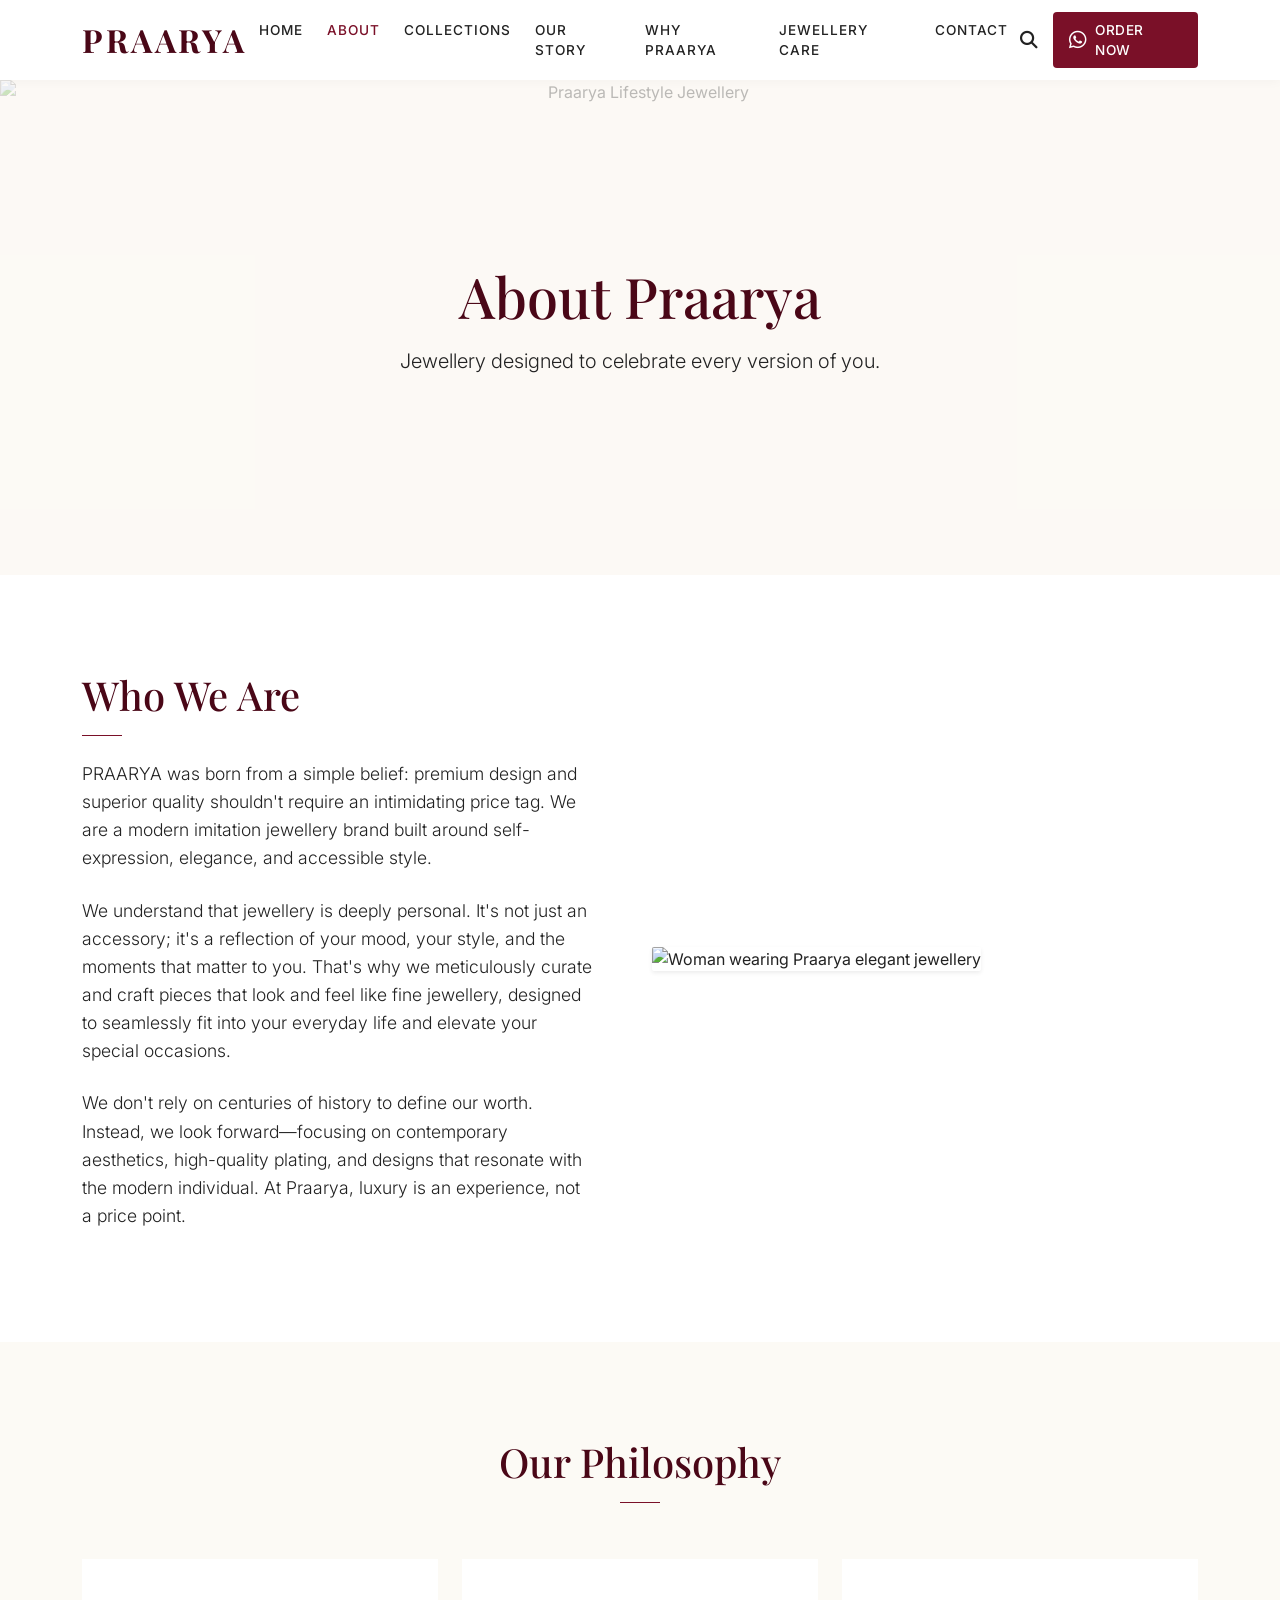
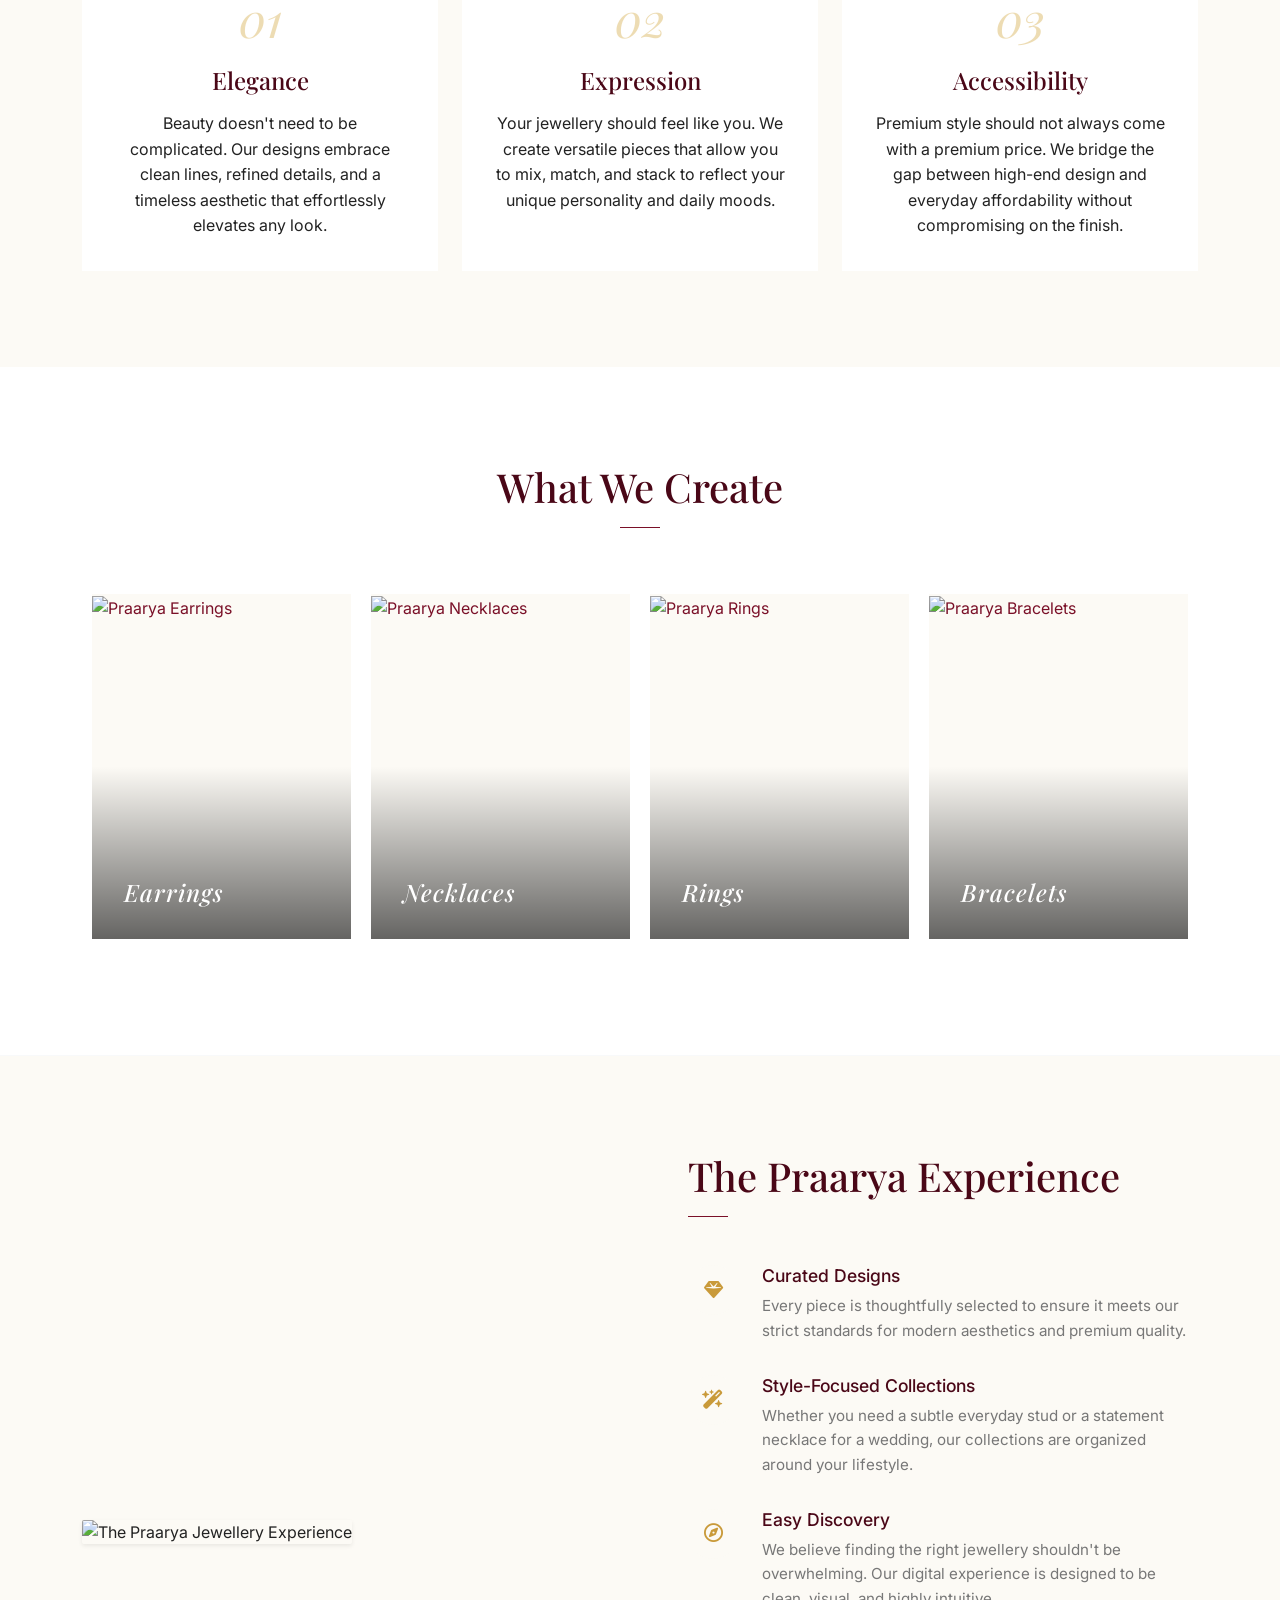
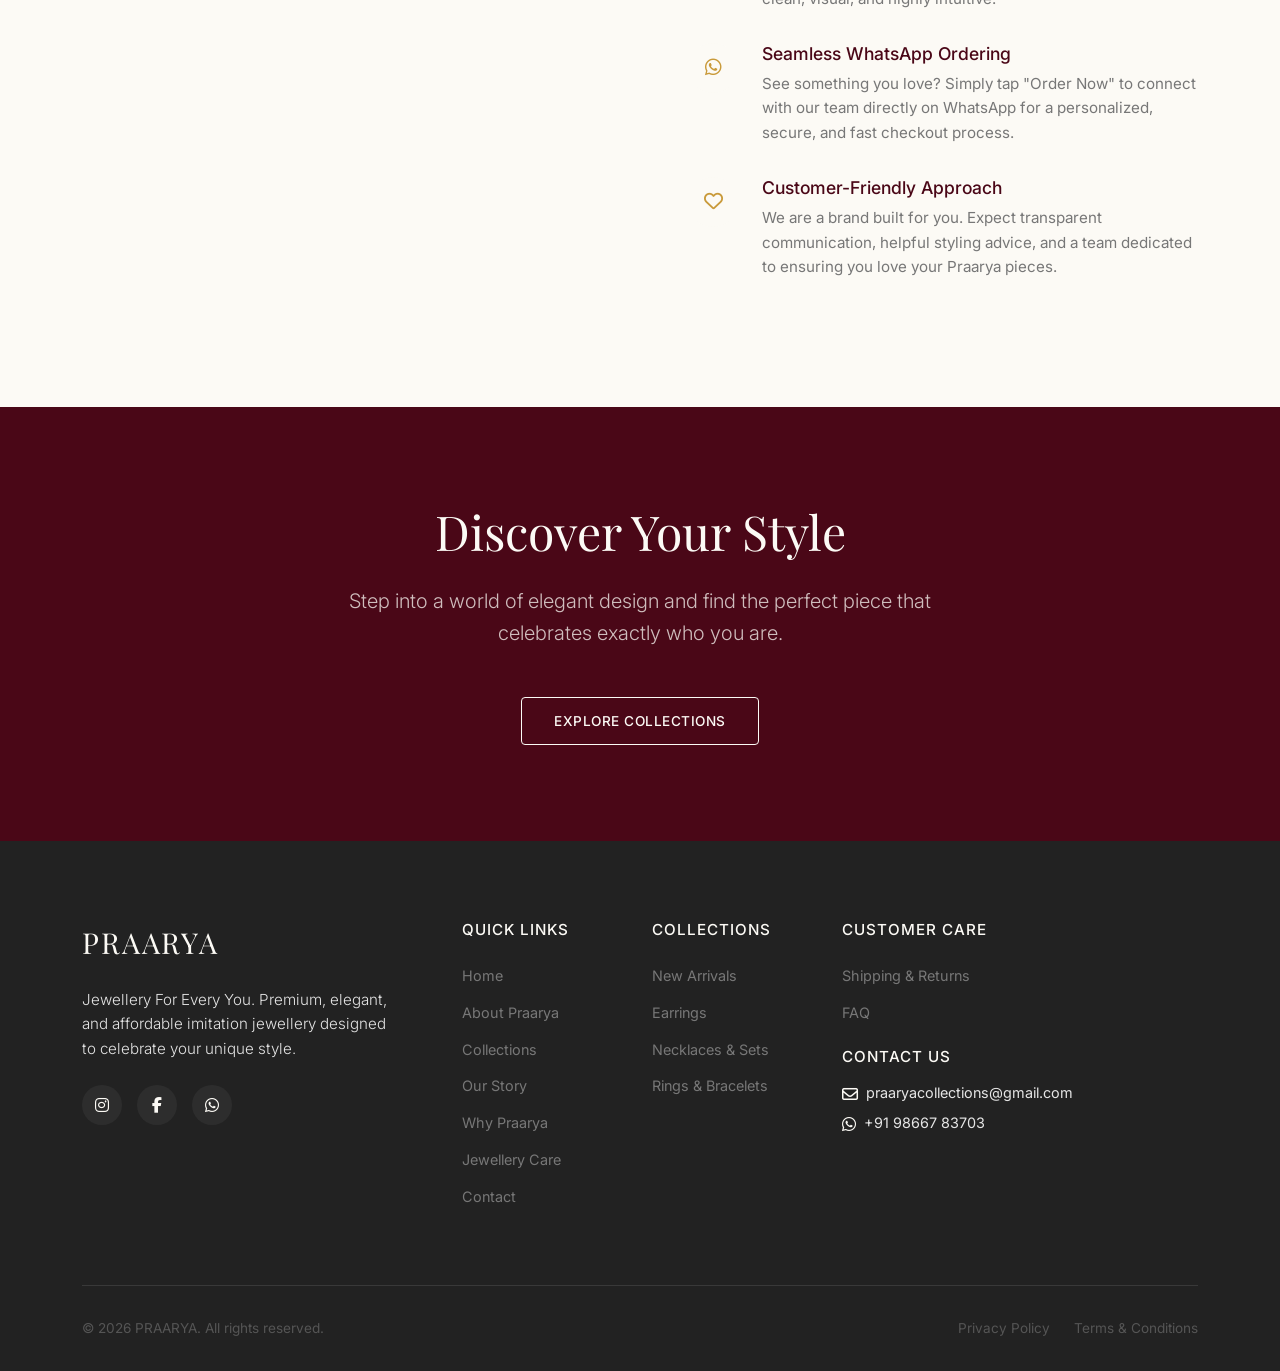
==== about.html @ 1dbdd123 "Add files via upload" ====
<!DOCTYPE html>
<html lang="en">
<head>
    <meta charset="UTF-8">
    <meta name="viewport" content="width=device-width, initial-scale=1.0">
    <title>About Us | PRAARYA | Jewellery For Every You</title>
    <meta name="description" content="Learn about Praarya. We are a modern imitation jewellery brand focused on accessible elegance and personal expression. Discover your style.">
    
    <!-- Google Fonts: Playfair Display (Serif) & Inter (Sans-serif) -->
    <link rel="preconnect" href="https://fonts.googleapis.com">
    <link rel="preconnect" href="https://fonts.gstatic.com" crossorigin>
    <link href="https://fonts.googleapis.com/css2?family=Inter:wght@300;400;500;600&family=Playfair+Display:ital,wght@0,400;0,500;0,600;0,700;1,400&display=swap" rel="stylesheet">
    
    <!-- FontAwesome for Icons -->
    <link rel="stylesheet" href="https://cdnjs.cloudflare.com/ajax/libs/font-awesome/6.4.0/css/all.min.css">
    
    <!-- Bootstrap 5.3 CSS -->
    <link href="https://cdn.jsdelivr.net/npm/bootstrap@5.3.2/dist/css/bootstrap.min.css" rel="stylesheet">

    <style>
        :root {
            /* Brand Colors */
            --pr-burgundy: #7A1028;
            --pr-burgundy-dark: #4A0717;
            --pr-gold: #C99A3A;
            --pr-gold-soft: #DDBB6A;
            --pr-ivory: #FCFAF5;
            --pr-white: #FFFFFF;
            --pr-charcoal: #222222;
            --pr-gray: #777777;
            --pr-gray-light: #E5E5E5;

            /* Typography */
            --font-heading: 'Playfair Display', serif;
            --font-body: 'Inter', sans-serif;
            
            /* UI Elements */
            --border-radius: 4px;
            --transition-smooth: all 0.3s cubic-bezier(0.25, 0.8, 0.25, 1);
            
            /* Layout */
            --header-height: 80px;
        }

        body {
            font-family: var(--font-body);
            color: var(--pr-charcoal);
            background-color: var(--pr-white);
            -webkit-font-smoothing: antialiased;
            -moz-osx-font-smoothing: grayscale;
            overflow-x: hidden;
        }

        h1, h2, h3, h4, h5, h6, .font-heading {
            font-family: var(--font-heading);
            color: var(--pr-burgundy-dark);
        }

        p {
            line-height: 1.6;
        }

        a {
            color: var(--pr-burgundy);
            text-decoration: none;
            transition: var(--transition-smooth);
        }

        a:hover {
            color: var(--pr-gold);
        }

        /* Typography Utilities */
        .text-burgundy { color: var(--pr-burgundy) !important; }
        .text-burgundy-dark { color: var(--pr-burgundy-dark) !important; }
        .text-gold { color: var(--pr-gold) !important; }
        .text-charcoal { color: var(--pr-charcoal) !important; }
        .text-ivory { color: var(--pr-ivory) !important; }
        .bg-burgundy { background-color: var(--pr-burgundy) !important; }
        .bg-burgundy-dark { background-color: var(--pr-burgundy-dark) !important; }
        .bg-ivory { background-color: var(--pr-ivory) !important; }

        /* Custom Buttons */
        .btn-brand-primary, .btn-brand-outline, .btn-brand-outline-light {
            font-family: var(--font-body);
            font-weight: 500;
            letter-spacing: 0.5px;
            text-transform: uppercase;
            font-size: 0.85rem;
            padding: 0.8rem 2rem;
            border-radius: var(--border-radius);
            transition: var(--transition-smooth);
            display: inline-flex;
            align-items: center;
            justify-content: center;
        }

        .btn-brand-primary {
            background-color: var(--pr-burgundy);
            color: var(--pr-white);
            border: 1px solid var(--pr-burgundy);
        }

        .btn-brand-primary:hover {
            background-color: var(--pr-burgundy-dark);
            border-color: var(--pr-burgundy-dark);
            color: var(--pr-white);
        }

        .btn-brand-outline {
            background-color: transparent;
            color: var(--pr-burgundy);
            border: 1px solid var(--pr-burgundy);
        }

        .btn-brand-outline:hover {
            background-color: var(--pr-burgundy);
            color: var(--pr-white);
        }

        .btn-brand-outline-light {
            background-color: transparent;
            color: var(--pr-ivory);
            border: 1px solid var(--pr-ivory);
        }

        .btn-brand-outline-light:hover {
            background-color: var(--pr-ivory);
            color: var(--pr-burgundy-dark);
        }

        .btn-whatsapp-order {
            background-color: #25D366; /* WhatsApp Green */
            color: white;
            border: none;
            font-weight: 500;
            border-radius: var(--border-radius);
            padding: 0.6rem 1rem;
            font-size: 0.9rem;
            display: flex;
            align-items: center;
            justify-content: center;
            gap: 8px;
            width: 100%;
            transition: var(--transition-smooth);
        }

        .btn-whatsapp-order:hover {
            background-color: #128C7E;
            color: white;
        }

        /* Section Spacing - Premium Whitespace */
        .section-padding {
            padding: 6rem 0;
        }
        @media (max-width: 768px) {
            .section-padding { padding: 4rem 0; }
        }
        
        .section-heading-wrapper {
            margin-bottom: 3.5rem;
        }
        @media (max-width: 768px) {
            .section-heading-wrapper { margin-bottom: 2.5rem; }
        }
        
        .section-heading {
            font-size: 2.5rem;
            margin-bottom: 1rem;
        }
        @media (max-width: 768px) {
            .section-heading { font-size: 2rem; }
        }

        /* Header / Navbar */
        .navbar {
            background-color: var(--pr-white);
            box-shadow: 0 2px 10px rgba(0,0,0,0.03);
            padding: 0.5rem 0;
            transition: var(--transition-smooth);
            height: var(--header-height);
        }
        
        .navbar.scrolled {
            box-shadow: 0 4px 20px rgba(0,0,0,0.08);
        }

        .navbar-brand-logo {
            font-family: var(--font-heading);
            font-size: 2rem;
            font-weight: 700;
            color: var(--pr-burgundy-dark);
            letter-spacing: 3px;
            text-transform: uppercase;
            line-height: 1;
        }
        
        @media (max-width: 991px) {
            .navbar-brand-logo {
                font-size: 1.5rem;
                position: absolute;
                left: 50%;
                transform: translateX(-50%);
            }
        }

        .navbar-nav .nav-link {
            color: var(--pr-charcoal);
            font-weight: 500;
            font-size: 0.85rem;
            text-transform: uppercase;
            letter-spacing: 1px;
            margin: 0 12px;
            position: relative;
            padding: 0.5rem 0 !important;
        }

        .navbar-nav .nav-link:hover, .navbar-nav .nav-link.active {
            color: var(--pr-burgundy);
        }

        .header-actions {
            display: flex;
            align-items: center;
            gap: 15px;
        }

        .header-actions .icon-btn {
            background: none;
            border: none;
            color: var(--pr-charcoal);
            font-size: 1.1rem;
            transition: var(--transition-smooth);
            padding: 0;
        }

        .header-whatsapp-btn {
            display: none;
        }
        
        @media (min-width: 992px) {
            .header-whatsapp-btn {
                display: flex;
                align-items: center;
                gap: 8px;
                background-color: var(--pr-burgundy);
                color: white;
                padding: 8px 16px;
                border-radius: var(--border-radius);
                font-size: 0.85rem;
                font-weight: 500;
                text-transform: uppercase;
                letter-spacing: 0.5px;
            }
            .header-whatsapp-btn:hover { background-color: var(--pr-burgundy-dark); color: white; }
        }

        /* Mobile Offcanvas */
        .offcanvas-start { width: 320px; }
        .offcanvas-header { padding: 1.5rem; }
        .offcanvas-title { font-size: 1.5rem; letter-spacing: 2px; }
        .offcanvas-body .nav-link {
            padding: 1rem 0;
            font-size: 1rem;
            border-bottom: 1px solid var(--pr-gray-light);
            margin: 0;
        }

        /* Minimal Hero */
        .about-hero {
            position: relative;
            height: 55vh;
            min-height: 400px;
            background-color: var(--pr-ivory);
            display: flex;
            align-items: center;
            justify-content: center;
            text-align: center;
            margin-top: var(--header-height);
            overflow: hidden;
        }

        .about-hero-bg {
            position: absolute;
            top: 0;
            left: 0;
            width: 100%;
            height: 100%;
            object-fit: cover;
            object-position: center 30%;
            z-index: 1;
        }

        .about-hero-overlay {
            position: absolute;
            inset: 0;
            background: rgba(252, 250, 245, 0.7);
            z-index: 2;
        }

        .about-hero-content {
            position: relative;
            z-index: 3;
            max-width: 800px;
            padding: 0 20px;
        }

        .about-hero-title {
            font-size: 3.5rem;
            color: var(--pr-burgundy-dark);
            margin-bottom: 1rem;
        }

        .about-hero-subtitle {
            font-size: 1.25rem;
            color: var(--pr-charcoal);
            font-weight: 300;
        }

        @media (max-width: 768px) {
            .about-hero { height: 45vh; }
            .about-hero-title { font-size: 2.5rem; }
            .about-hero-subtitle { font-size: 1.1rem; }
        }

        /* Who We Are Section */
        .who-we-are-img {
            width: 100%;
            height: 100%;
            object-fit: cover;
            border-radius: 2px;
            aspect-ratio: 4/5;
        }

        .editorial-text {
            font-size: 1.1rem;
            line-height: 1.8;
            color: var(--pr-charcoal);
            font-weight: 300;
        }

        /* Our Philosophy Section */
        .philosophy-card {
            padding: 2rem;
            height: 100%;
            background-color: var(--pr-white);
            transition: var(--transition-smooth);
            border-top: 3px solid transparent;
        }

        .philosophy-card:hover {
            box-shadow: 0 10px 30px rgba(0,0,0,0.05);
            border-top-color: var(--pr-burgundy);
            transform: translateY(-5px);
        }

        .philosophy-number {
            font-family: var(--font-heading);
            font-size: 3rem;
            color: var(--pr-gold-soft);
            opacity: 0.5;
            line-height: 1;
            margin-bottom: 1.5rem;
            font-style: italic;
        }

        .philosophy-title {
            font-family: var(--font-heading);
            font-size: 1.5rem;
            color: var(--pr-burgundy-dark);
            margin-bottom: 1rem;
        }

        /* What We Create */
        .category-grid-item {
            position: relative;
            overflow: hidden;
            display: block;
            aspect-ratio: 3/4;
            background-color: var(--pr-ivory);
        }
        
        .category-grid-item img {
            width: 100%;
            height: 100%;
            object-fit: cover;
            transition: transform 0.8s ease;
        }

        .category-grid-item:hover img {
            transform: scale(1.05);
        }

        .category-grid-overlay {
            position: absolute;
            inset: 0;
            background: linear-gradient(to top, rgba(0,0,0,0.6) 0%, transparent 50%);
            display: flex;
            align-items: flex-end;
            padding: 2rem;
        }

        .category-grid-title {
            color: var(--pr-white);
            font-family: var(--font-heading);
            font-size: 1.5rem;
            margin: 0;
            font-style: italic;
            letter-spacing: 1px;
        }
        
        /* Mobile Horizontal Scroll for Categories */
        .scrolling-wrapper {
            display: flex;
            flex-wrap: nowrap;
            overflow-x: auto;
            -webkit-overflow-scrolling: touch;
            scrollbar-width: none; 
            padding-bottom: 10px;
            scroll-snap-type: x mandatory;
        }
        
        .scrolling-wrapper::-webkit-scrollbar { display: none; }
        
        @media (min-width: 768px) {
            .scrolling-wrapper {
                flex-wrap: wrap;
                overflow-x: visible;
                scroll-snap-type: none;
            }
        }
        
        .scroll-item {
            scroll-snap-align: start;
            flex: 0 0 75%;
            padding-right: 15px;
        }
        
        @media (min-width: 768px) {
            .scroll-item {
                flex: 0 0 50%;
                padding-right: 0;
                padding: 10px;
            }
        }
        @media (min-width: 992px) {
            .scroll-item { flex: 0 0 25%; }
        }

        /* Praarya Experience */
        .experience-list {
            list-style: none;
            padding: 0;
            margin: 0;
        }

        .experience-item {
            display: flex;
            align-items: flex-start;
            margin-bottom: 2rem;
        }

        .experience-icon {
            width: 50px;
            height: 50px;
            background-color: var(--pr-ivory);
            border-radius: 50%;
            display: flex;
            align-items: center;
            justify-content: center;
            color: var(--pr-gold);
            font-size: 1.2rem;
            flex-shrink: 0;
            margin-right: 1.5rem;
        }

        .experience-content h4 {
            font-size: 1.1rem;
            margin-bottom: 0.5rem;
            color: var(--pr-burgundy-dark);
            font-family: var(--font-body);
            font-weight: 500;
        }

        .experience-content p {
            font-size: 0.95rem;
            color: var(--pr-gray);
            margin: 0;
        }

        /* Final CTA */
        .final-cta {
            background-color: var(--pr-burgundy-dark);
            color: var(--pr-ivory);
            text-align: center;
        }

        .footer {
            background-color: var(--pr-charcoal);
            color: var(--pr-gray-light);
            padding: 5rem 0 2rem 0;
        }

        .footer-logo {
            font-family: var(--font-heading);
            color: var(--pr-ivory);
            font-size: 1.8rem;
            letter-spacing: 2px;
            margin-bottom: 1.5rem;
            display: inline-block;
            text-decoration: none;
        }
        
        .footer-logo:hover { color: var(--pr-gold); }

        .footer-heading {
            color: var(--pr-ivory);
            font-family: var(--font-body);
            font-size: 0.95rem;
            text-transform: uppercase;
            letter-spacing: 1px;
            margin-bottom: 1.5rem;
            font-weight: 500;
        }

        .footer-links {
            list-style: none;
            padding: 0;
            margin: 0;
        }

        .footer-links li { margin-bottom: 0.8rem; }
        .footer-links a {
            color: var(--pr-gray);
            font-size: 0.9rem;
            transition: var(--transition-smooth);
        }
        .footer-links a:hover { color: var(--pr-ivory); }

        .social-icons {
            display: flex;
            gap: 15px;
            margin-top: 1.5rem;
        }

        .social-icons a {
            display: flex;
            align-items: center;
            justify-content: center;
            width: 40px;
            height: 40px;
            border-radius: 50%;
            background-color: rgba(255,255,255,0.05);
            color: var(--pr-ivory);
            transition: var(--transition-smooth);
        }

        .social-icons a:hover {
            background-color: var(--pr-burgundy);
            color: var(--pr-white);
            transform: translateY(-3px);
        }

        .footer-bottom {
            border-top: 1px solid rgba(255,255,255,0.1);
            margin-top: 4rem;
            padding-top: 2rem;
            font-size: 0.85rem;
            color: #555;
        }
        
        .footer-bottom a { color: #555; }
        .footer-bottom a:hover { color: var(--pr-ivory); }
    </style>
</head>
<body>

    <!-- Main Navigation -->
    <nav class="navbar navbar-expand-lg fixed-top" id="mainNav">
        <div class="container">
            <!-- Mobile Menu Toggle -->
            <button class="navbar-toggler border-0 px-0 d-lg-none" type="button" data-bs-toggle="offcanvas" data-bs-target="#offcanvasNavbar" aria-controls="offcanvasNavbar">
                <i class="fa-solid fa-bars fs-3 text-charcoal"></i>
            </button>

            <!-- Brand Logo -->
            <a class="navbar-brand navbar-brand-logo mx-auto mx-lg-0" href="index.html">
                PRAARYA
            </a>

            <!-- Desktop Menu -->
            <div class="collapse navbar-collapse justify-content-center d-none d-lg-flex">
                <ul class="navbar-nav">
                    <li class="nav-item"><a class="nav-link" href="index.html">Home</a></li>
                    <li class="nav-item"><a class="nav-link active" href="about.html">About</a></li>
                    <li class="nav-item"><a class="nav-link" href="collections.html">Collections</a></li>
                    <li class="nav-item"><a class="nav-link" href="story.html">Our Story</a></li>
                    <li class="nav-item"><a class="nav-link" href="why.html">Why Praarya</a></li>
                    <li class="nav-item"><a class="nav-link" href="care.html">Jewellery Care</a></li>
                    <li class="nav-item"><a class="nav-link" href="contact.html">Contact</a></li>
                </ul>
            </div>

            <!-- Header Actions -->
            <div class="header-actions">
                <button class="icon-btn" aria-label="Search"><i class="fa-solid fa-magnifying-glass"></i></button>
                <a href="https://wa.me/919866783703" class="header-whatsapp-btn" target="_blank">
                    <i class="fa-brands fa-whatsapp fs-5"></i>
                    <span>Order Now</span>
                </a>
            </div>
        </div>
    </nav>

    <!-- Mobile Offcanvas Menu -->
    <div class="offcanvas offcanvas-start" tabindex="-1" id="offcanvasNavbar" aria-labelledby="offcanvasNavbarLabel">
        <div class="offcanvas-header border-bottom">
            <h5 class="offcanvas-title font-heading text-burgundy-dark" id="offcanvasNavbarLabel">PRAARYA</h5>
            <button type="button" class="btn-close" data-bs-dismiss="offcanvas" aria-label="Close"></button>
        </div>
        <div class="offcanvas-body px-0 py-2">
            <ul class="navbar-nav w-100 px-4">
                <li class="nav-item"><a class="nav-link" href="index.html">Home</a></li>
                <li class="nav-item"><a class="nav-link active" href="about.html">About</a></li>
                <li class="nav-item"><a class="nav-link" href="collections.html">Collections</a></li>
                <li class="nav-item"><a class="nav-link" href="story.html">Our Story</a></li>
                <li class="nav-item"><a class="nav-link" href="why.html">Why Praarya</a></li>
                <li class="nav-item"><a class="nav-link" href="care.html">Jewellery Care</a></li>
                <li class="nav-item"><a class="nav-link" href="contact.html">Contact</a></li>
            </ul>
            <div class="px-4 mt-4">
                <a href="https://wa.me/919866783703" class="btn btn-whatsapp-order py-3 w-100" target="_blank">
                    <i class="fa-brands fa-whatsapp fs-5"></i> Chat on WhatsApp
                </a>
            </div>
        </div>
    </div>

    <!-- About Hero Section -->
    <section class="about-hero">
        <img src="https://images.unsplash.com/photo-1599643478524-fb524fa0a897?q=80&w=2000&auto=format&fit=crop" alt="Praarya Lifestyle Jewellery" class="about-hero-bg">
        <div class="about-hero-overlay"></div>
        <div class="about-hero-content">
            <h1 class="about-hero-title">About Praarya</h1>
            <p class="about-hero-subtitle">Jewellery designed to celebrate every version of you.</p>
        </div>
    </section>

    <!-- Who We Are -->
    <section class="section-padding">
        <div class="container">
            <div class="row align-items-center gy-5">
                <div class="col-lg-6 pe-lg-5">
                    <div class="section-heading-wrapper mb-4 text-start">
                        <h2 class="section-heading font-heading">Who We Are</h2>
                        <div style="width: 40px; height: 1px; background-color: var(--pr-burgundy);"></div>
                    </div>
                    <div class="editorial-text">
                        <p class="mb-4">PRAARYA was born from a simple belief: premium design and superior quality shouldn't require an intimidating price tag. We are a modern imitation jewellery brand built around self-expression, elegance, and accessible style.</p>
                        <p class="mb-4">We understand that jewellery is deeply personal. It's not just an accessory; it's a reflection of your mood, your style, and the moments that matter to you. That's why we meticulously curate and craft pieces that look and feel like fine jewellery, designed to seamlessly fit into your everyday life and elevate your special occasions.</p>
                        <p>We don't rely on centuries of history to define our worth. Instead, we look forward—focusing on contemporary aesthetics, high-quality plating, and designs that resonate with the modern individual. At Praarya, luxury is an experience, not a price point.</p>
                    </div>
                </div>
                <div class="col-lg-6">
                    <img src="https://images.unsplash.com/photo-1535632066927-ab7c9ab60908?q=80&w=1200&auto=format&fit=crop" alt="Woman wearing Praarya elegant jewellery" class="who-we-are-img shadow-sm">
                </div>
            </div>
        </div>
    </section>

    <!-- Our Philosophy -->
    <section class="section-padding bg-ivory">
        <div class="container">
            <div class="section-heading-wrapper text-center">
                <h2 class="section-heading font-heading">Our Philosophy</h2>
                <div style="width: 40px; height: 1px; background-color: var(--pr-burgundy); margin: 0 auto;"></div>
            </div>
            
            <div class="row g-4 justify-content-center">
                <!-- Principle 1 -->
                <div class="col-md-6 col-lg-4">
                    <div class="philosophy-card text-center">
                        <div class="philosophy-number">01</div>
                        <h3 class="philosophy-title">Elegance</h3>
                        <p class="text-gray mb-0">Beauty doesn't need to be complicated. Our designs embrace clean lines, refined details, and a timeless aesthetic that effortlessly elevates any look.</p>
                    </div>
                </div>
                <!-- Principle 2 -->
                <div class="col-md-6 col-lg-4">
                    <div class="philosophy-card text-center">
                        <div class="philosophy-number">02</div>
                        <h3 class="philosophy-title">Expression</h3>
                        <p class="text-gray mb-0">Your jewellery should feel like you. We create versatile pieces that allow you to mix, match, and stack to reflect your unique personality and daily moods.</p>
                    </div>
                </div>
                <!-- Principle 3 -->
                <div class="col-md-6 col-lg-4">
                    <div class="philosophy-card text-center">
                        <div class="philosophy-number">03</div>
                        <h3 class="philosophy-title">Accessibility</h3>
                        <p class="text-gray mb-0">Premium style should not always come with a premium price. We bridge the gap between high-end design and everyday affordability without compromising on the finish.</p>
                    </div>
                </div>
            </div>
        </div>
    </section>

    <!-- What We Create -->
    <section class="section-padding">
        <div class="container">
            <div class="section-heading-wrapper text-center">
                <h2 class="section-heading font-heading">What We Create</h2>
                <div style="width: 40px; height: 1px; background-color: var(--pr-burgundy); margin: 0 auto;"></div>
            </div>

            <div class="scrolling-wrapper">
                <!-- Category 1 -->
                <div class="scroll-item">
                    <a href="collections.html" class="category-grid-item">
                        <img src="https://images.unsplash.com/photo-1630019852942-f89202989a59?q=80&w=600&auto=format&fit=crop" alt="Praarya Earrings">
                        <div class="category-grid-overlay">
                            <h3 class="category-grid-title">Earrings</h3>
                        </div>
                    </a>
                </div>
                <!-- Category 2 -->
                <div class="scroll-item">
                    <a href="collections.html" class="category-grid-item">
                        <img src="https://images.unsplash.com/photo-1599643477877-530eb83abc8e?q=80&w=600&auto=format&fit=crop" alt="Praarya Necklaces">
                        <div class="category-grid-overlay">
                            <h3 class="category-grid-title">Necklaces</h3>
                        </div>
                    </a>
                </div>
                <!-- Category 3 -->
                <div class="scroll-item">
                    <a href="collections.html" class="category-grid-item">
                        <img src="https://images.unsplash.com/photo-1605100804763-247f66156eb4?q=80&w=600&auto=format&fit=crop" alt="Praarya Rings">
                        <div class="category-grid-overlay">
                            <h3 class="category-grid-title">Rings</h3>
                        </div>
                    </a>
                </div>
                <!-- Category 4 -->
                <div class="scroll-item">
                    <a href="collections.html" class="category-grid-item">
                        <img src="https://images.unsplash.com/photo-1611591437281-460bfbe1220a?q=80&w=600&auto=format&fit=crop" alt="Praarya Bracelets">
                        <div class="category-grid-overlay">
                            <h3 class="category-grid-title">Bracelets</h3>
                        </div>
                    </a>
                </div>
            </div>
        </div>
    </section>

    <!-- Praarya Experience -->
    <section class="section-padding bg-ivory border-top border-light">
        <div class="container">
            <div class="row align-items-center gy-5">
                <div class="col-lg-6 order-lg-2 ps-lg-5">
                    <div class="section-heading-wrapper mb-5 text-start">
                        <h2 class="section-heading font-heading">The Praarya Experience</h2>
                        <div style="width: 40px; height: 1px; background-color: var(--pr-burgundy);"></div>
                    </div>
                    
                    <ul class="experience-list">
                        <li class="experience-item">
                            <div class="experience-icon"><i class="fa-solid fa-gem"></i></div>
                            <div class="experience-content">
                                <h4>Curated Designs</h4>
                                <p>Every piece is thoughtfully selected to ensure it meets our strict standards for modern aesthetics and premium quality.</p>
                            </div>
                        </li>
                        <li class="experience-item">
                            <div class="experience-icon"><i class="fa-solid fa-wand-magic-sparkles"></i></div>
                            <div class="experience-content">
                                <h4>Style-Focused Collections</h4>
                                <p>Whether you need a subtle everyday stud or a statement necklace for a wedding, our collections are organized around your lifestyle.</p>
                            </div>
                        </li>
                        <li class="experience-item">
                            <div class="experience-icon"><i class="fa-regular fa-compass"></i></div>
                            <div class="experience-content">
                                <h4>Easy Discovery</h4>
                                <p>We believe finding the right jewellery shouldn't be overwhelming. Our digital experience is designed to be clean, visual, and highly intuitive.</p>
                            </div>
                        </li>
                        <li class="experience-item">
                            <div class="experience-icon"><i class="fa-brands fa-whatsapp"></i></div>
                            <div class="experience-content">
                                <h4>Seamless WhatsApp Ordering</h4>
                                <p>See something you love? Simply tap "Order Now" to connect with our team directly on WhatsApp for a personalized, secure, and fast checkout process.</p>
                            </div>
                        </li>
                        <li class="experience-item">
                            <div class="experience-icon"><i class="fa-regular fa-heart"></i></div>
                            <div class="experience-content">
                                <h4>Customer-Friendly Approach</h4>
                                <p>We are a brand built for you. Expect transparent communication, helpful styling advice, and a team dedicated to ensuring you love your Praarya pieces.</p>
                            </div>
                        </li>
                    </ul>
                </div>
                <div class="col-lg-6 order-lg-1">
                    <img src="https://images.unsplash.com/photo-1596944924616-7b38e7cfac36?q=80&w=1200&auto=format&fit=crop" alt="The Praarya Jewellery Experience" class="who-we-are-img shadow-sm" style="border-radius: 2px;">
                </div>
            </div>
        </div>
    </section>

    <!-- Final CTA -->
    <section class="section-padding final-cta">
        <div class="container">
            <h2 class="font-heading display-5 mb-4 text-ivory">Discover Your Style</h2>
            <p class="lead mb-5 text-ivory opacity-75 mx-auto" style="max-width: 600px; font-weight: 300;">Step into a world of elegant design and find the perfect piece that celebrates exactly who you are.</p>
            <a href="collections.html" class="btn btn-brand-outline-light">Explore Collections</a>
        </div>
    </section>

    <!-- Footer -->
    <footer class="footer">
        <div class="container">
            <div class="row gy-5">
                <div class="col-lg-4 col-md-12 pe-lg-5">
                    <a href="index.html" class="footer-logo">PRAARYA</a>
                    <p class="mb-4 text-gray" style="font-size: 0.95rem; font-weight: 300;">Jewellery For Every You. Premium, elegant, and affordable imitation jewellery designed to celebrate your unique style.</p>
                    <div class="social-icons">
                        <a href="https://www.instagram.com/praarya_collections/" aria-label="Instagram" target="_blank"><i class="fa-brands fa-instagram"></i></a>
                        <a href="#" aria-label="Facebook"><i class="fa-brands fa-facebook-f"></i></a>
                        <a href="https://wa.me/919866783703" aria-label="WhatsApp" target="_blank"><i class="fa-brands fa-whatsapp"></i></a>
                    </div>
                </div>
                
                <div class="col-lg-2 col-md-4 col-6">
                    <h4 class="footer-heading">Quick Links</h4>
                    <ul class="footer-links">
                        <li><a href="index.html">Home</a></li>
                        <li><a href="about.html">About Praarya</a></li>
                        <li><a href="collections.html">Collections</a></li>
                        <li><a href="story.html">Our Story</a></li>
                        <li><a href="why.html">Why Praarya</a></li>
                        <li><a href="care.html">Jewellery Care</a></li>
                        <li><a href="contact.html">Contact</a></li>
                    </ul>
                </div>
                
                <div class="col-lg-2 col-md-4 col-6">
                    <h4 class="footer-heading">Collections</h4>
                    <ul class="footer-links">
                        <li><a href="collections.html">New Arrivals</a></li>
                        <li><a href="collections.html">Earrings</a></li>
                        <li><a href="collections.html">Necklaces & Sets</a></li>
                        <li><a href="collections.html">Rings & Bracelets</a></li>
                    </ul>
                </div>
                
                <div class="col-lg-4 col-md-4 col-12">
                    <h4 class="footer-heading">Customer Care</h4>
                    <ul class="footer-links mb-4">
                        <li><a href="terms.html#section-8">Shipping & Returns</a></li>
                        <li><a href="care.html#careFaqAccordion">FAQ</a></li>
                    </ul>
                    <h4 class="footer-heading mb-3">Contact Us</h4>
                    <ul class="footer-links">
                        <li class="d-flex align-items-start text-gray mb-2">
                            <i class="fa-regular fa-envelope mt-1 me-2 text-ivory"></i>
                            <a href="mailto:praaryacollections@gmail.com" style="color: inherit;">praaryacollections@gmail.com</a>
                        </li>
                        <li class="d-flex align-items-start text-gray">
                            <i class="fa-brands fa-whatsapp mt-1 me-2 text-ivory"></i>
                            <a href="https://wa.me/919866783703" target="_blank" style="color: inherit;">+91 98667 83703</a>
                        </li>
                    </ul>
                </div>
            </div>
            
            <div class="footer-bottom d-flex flex-column flex-md-row justify-content-between align-items-center">
                <p class="mb-3 mb-md-0">&copy; 2026 PRAARYA. All rights reserved.</p>
                <div class="d-flex gap-4">
                    <a href="privacy.html">Privacy Policy</a>
                    <a href="terms.html">Terms & Conditions</a>
                </div>
            </div>
        </div>
    </footer>

    <!-- Bootstrap JS Bundle -->
    <script src="https://cdn.jsdelivr.net/npm/bootstrap@5.3.2/dist/js/bootstrap.bundle.min.js"></script>

    <!-- Custom Logic -->
    <script>
        document.addEventListener('DOMContentLoaded', () => {
            // Sticky Navbar Shadow on Scroll
            const navbar = document.getElementById('mainNav');
            window.addEventListener('scroll', () => {
                if (window.scrollY > 50) {
                    navbar.classList.add('scrolled');
                } else {
                    navbar.classList.remove('scrolled');
                }
            });

            // Prevent default for empty placeholder links
            const emptyLinks = document.querySelectorAll('a[href="#"]');
            emptyLinks.forEach(link => {
                link.addEventListener('click', (e) => {
                    if(link.getAttribute('href') === '#') {
                        e.preventDefault();
                    }
                });
            });
        });
    </script>
</body>
</html>
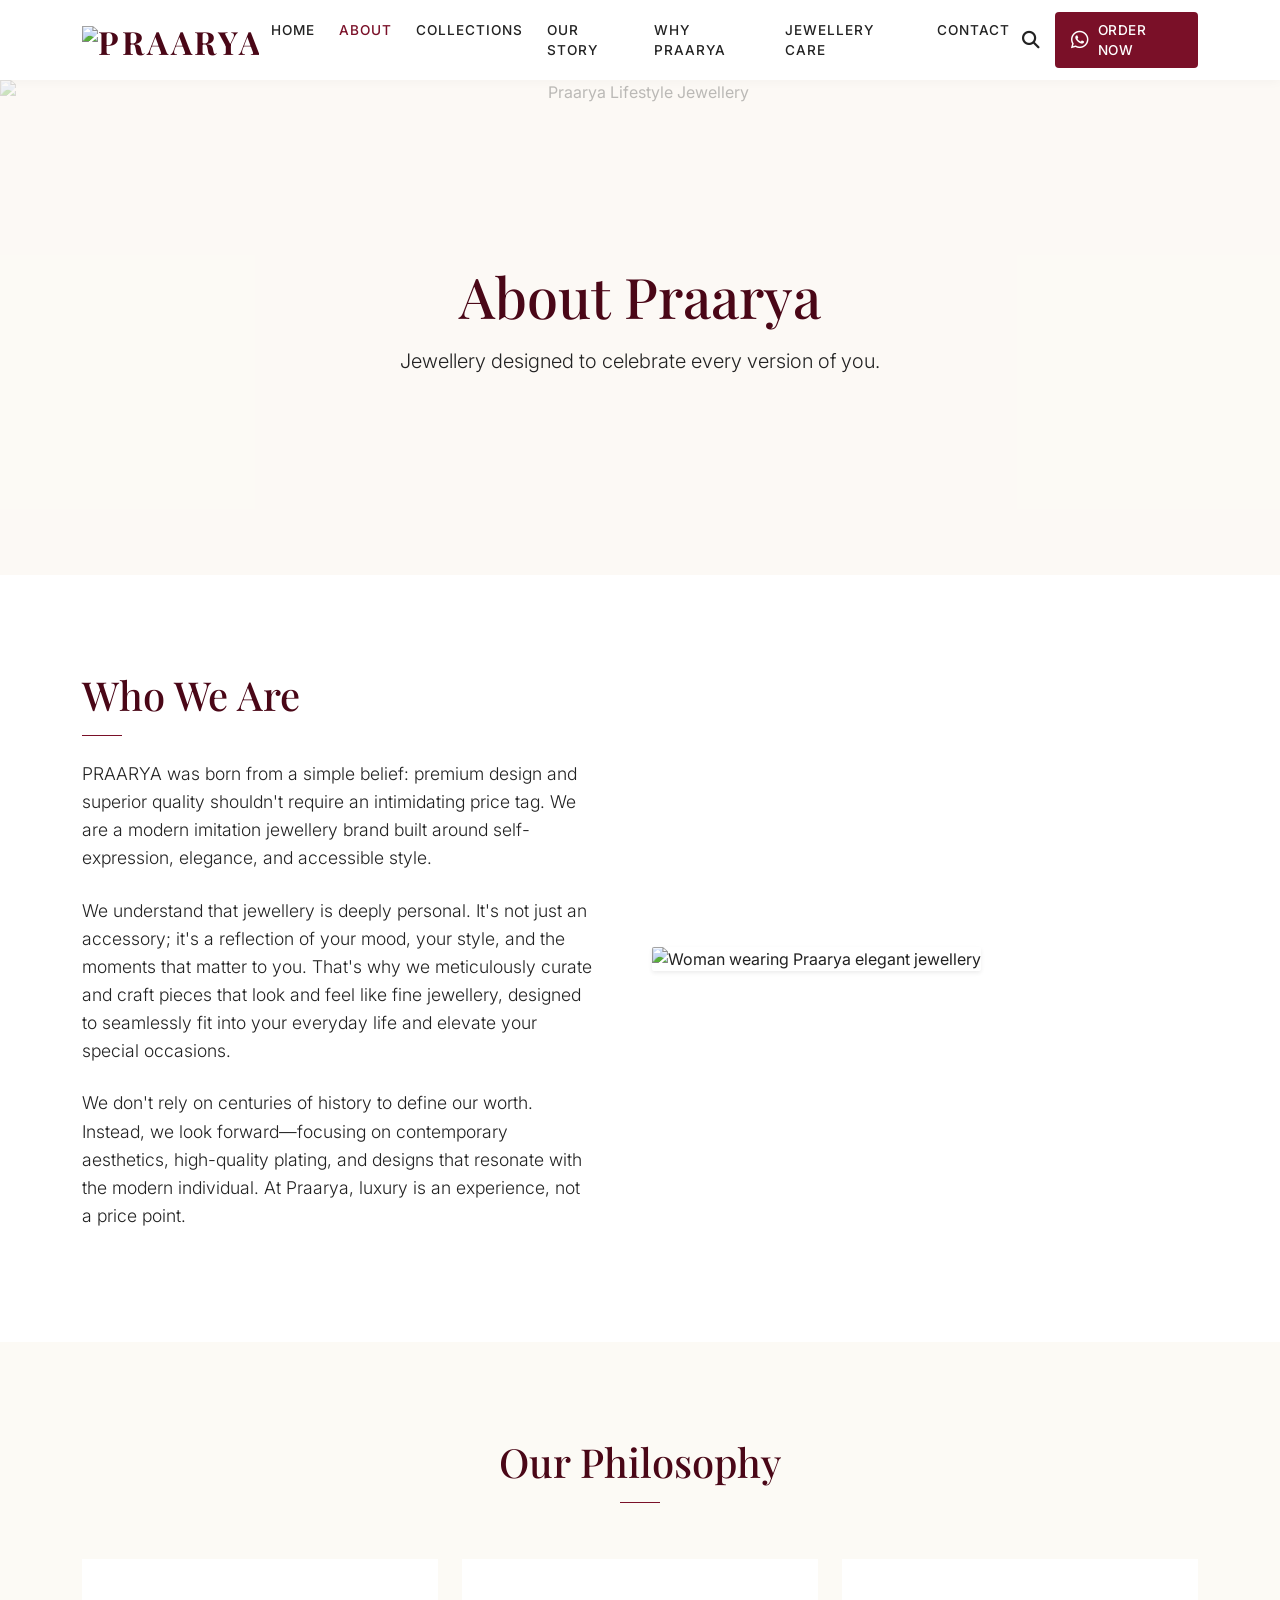
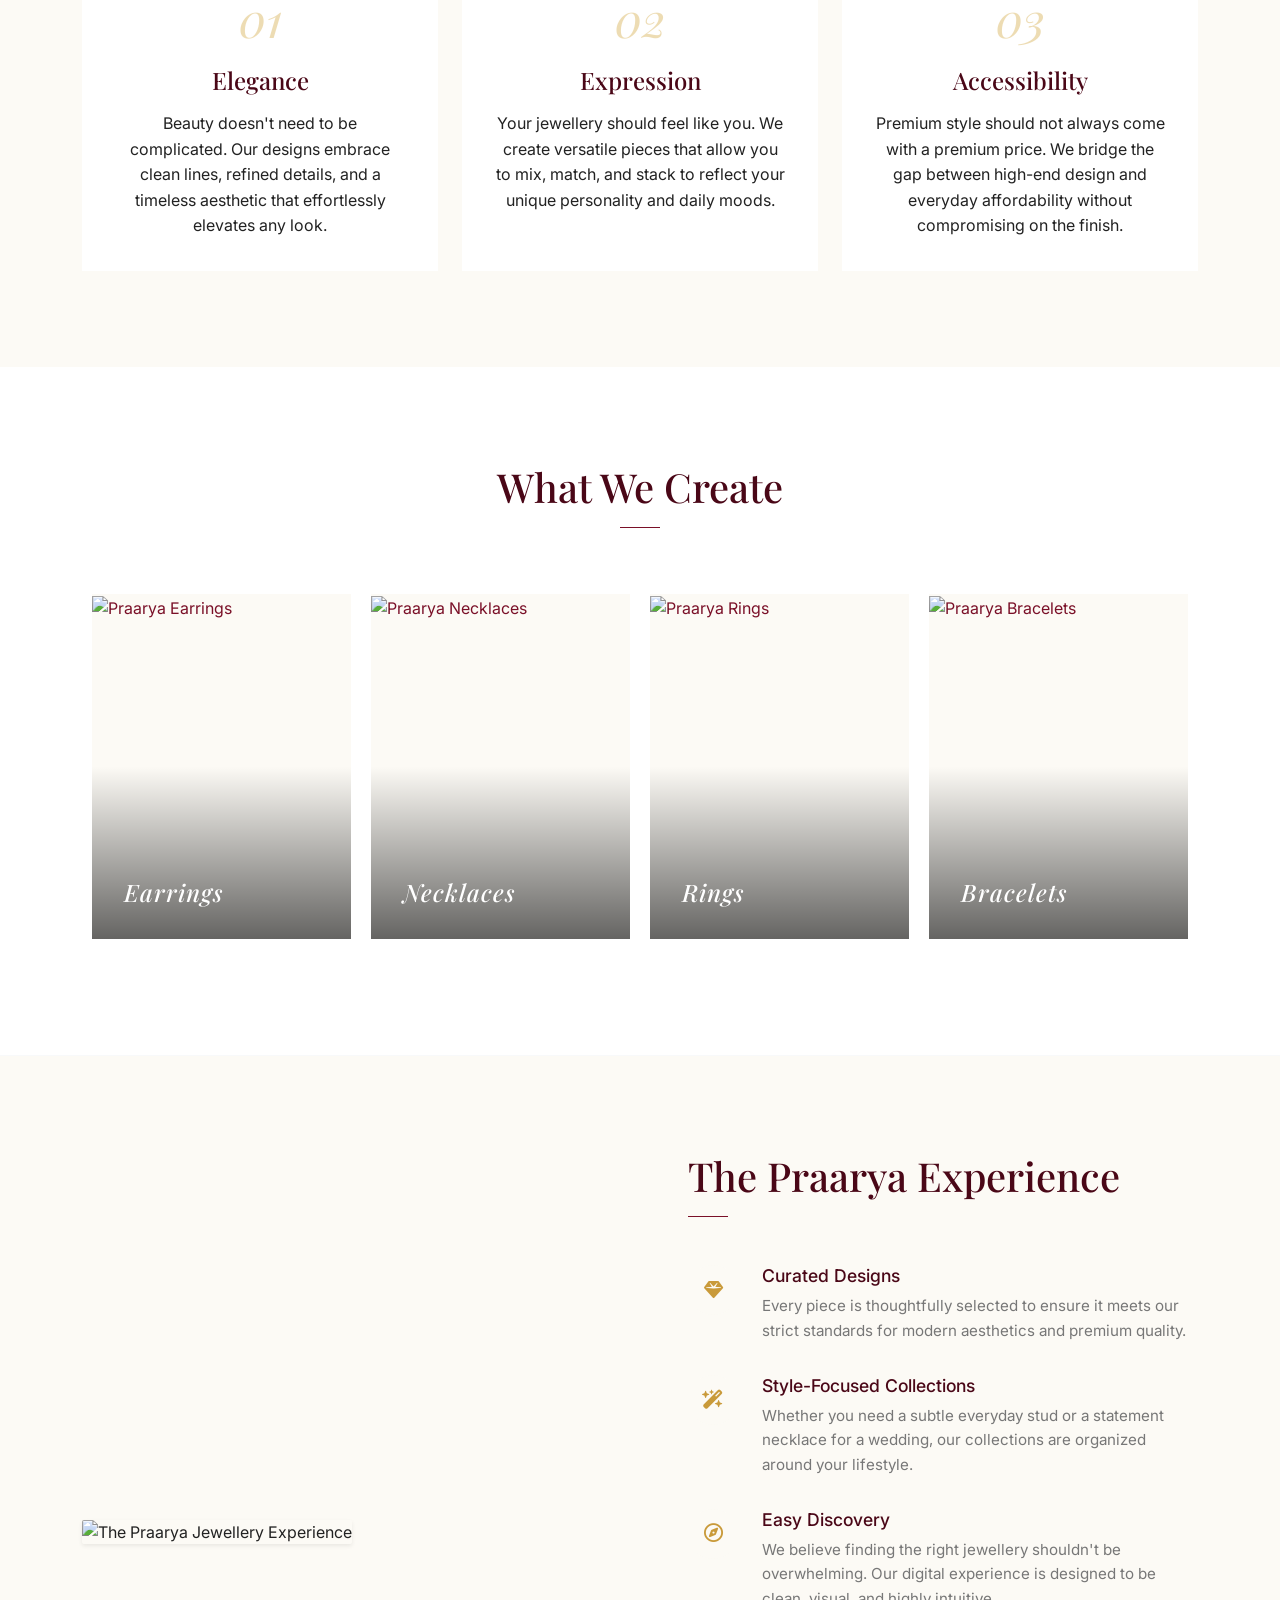
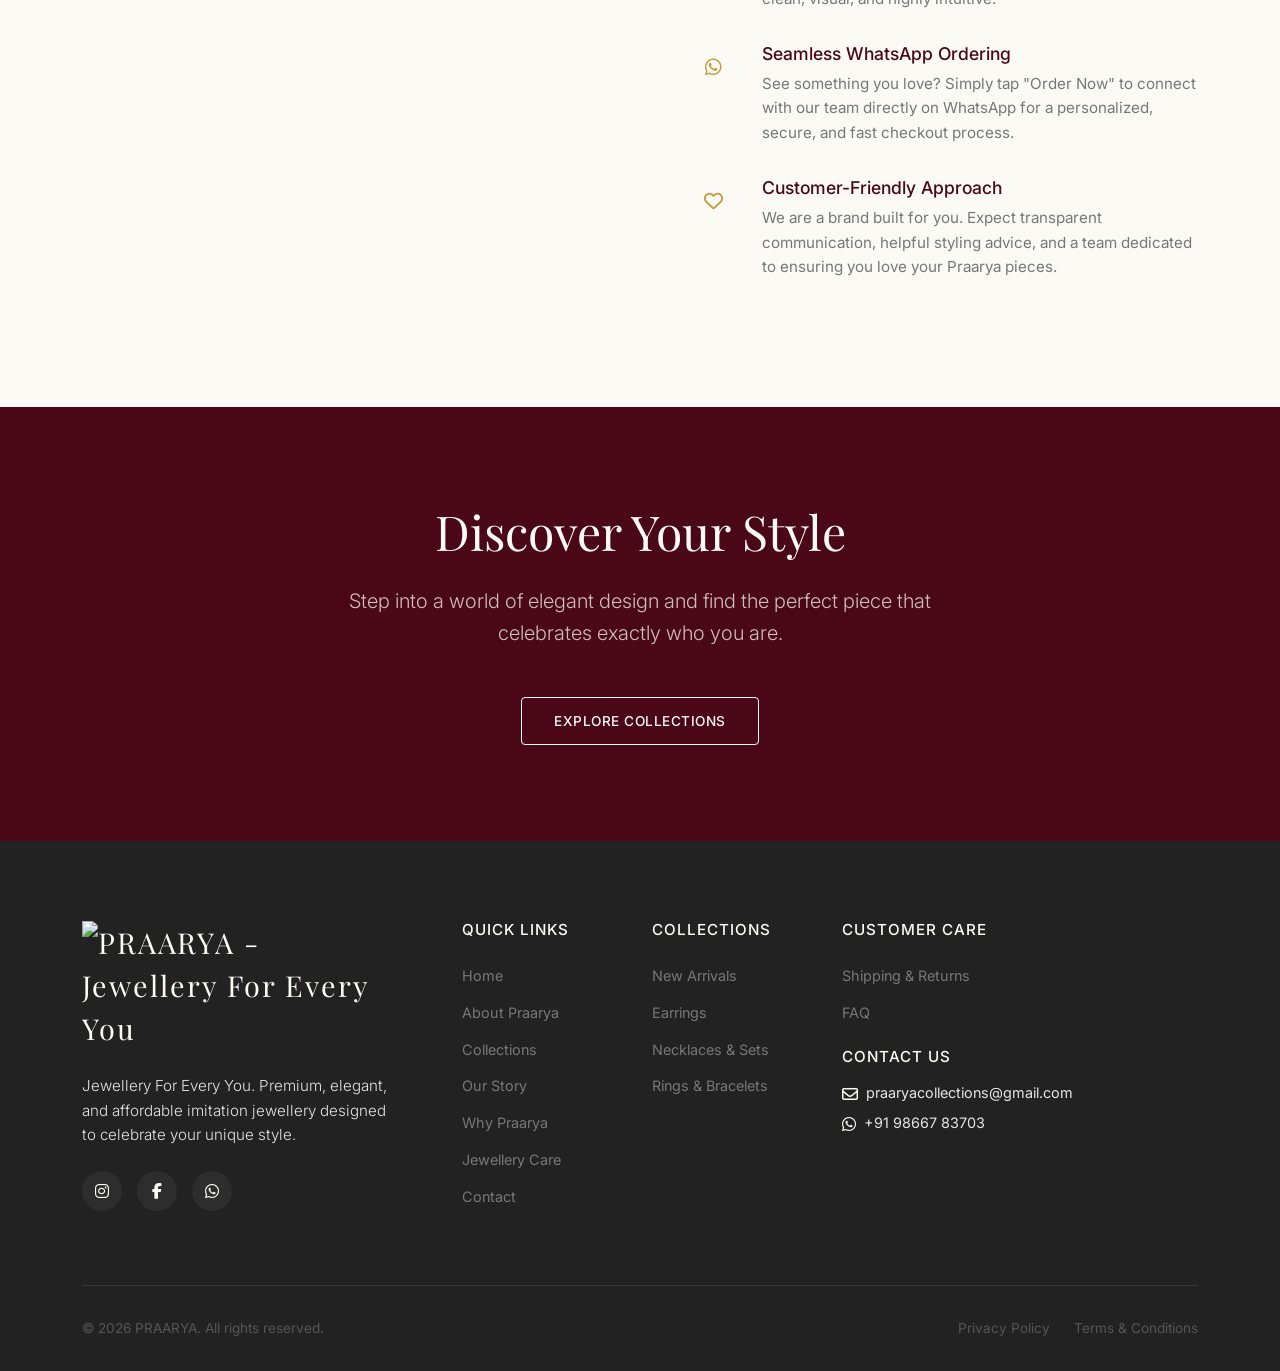
==== commit 0e1989a5: "Add files via upload" ====
--- a/about.html
+++ b/about.html
@@ -573,6 +573,9 @@
         .footer-bottom a { color: #555; }
         .footer-bottom a:hover { color: var(--pr-ivory); }
     </style>
+    <link rel="icon" type="image/png" href="assets/images/favicon.png">
+    <link rel="apple-touch-icon" href="assets/images/favicon.png">
+    <link rel="stylesheet" href="assets/css/praarya-brand.css">
 </head>
 <body>
 
@@ -585,20 +588,18 @@
             </button>
 
             <!-- Brand Logo -->
-            <a class="navbar-brand navbar-brand-logo mx-auto mx-lg-0" href="index.html">
-                PRAARYA
-            </a>
+            <a class="navbar-brand navbar-brand-logo mx-auto mx-lg-0" href="./"><img src="assets/images/praarya-logo-header.png" alt="PRAARYA" width="101" height="64"></a>
 
             <!-- Desktop Menu -->
             <div class="collapse navbar-collapse justify-content-center d-none d-lg-flex">
                 <ul class="navbar-nav">
-                    <li class="nav-item"><a class="nav-link" href="index.html">Home</a></li>
-                    <li class="nav-item"><a class="nav-link active" href="about.html">About</a></li>
-                    <li class="nav-item"><a class="nav-link" href="collections.html">Collections</a></li>
-                    <li class="nav-item"><a class="nav-link" href="story.html">Our Story</a></li>
-                    <li class="nav-item"><a class="nav-link" href="why.html">Why Praarya</a></li>
-                    <li class="nav-item"><a class="nav-link" href="care.html">Jewellery Care</a></li>
-                    <li class="nav-item"><a class="nav-link" href="contact.html">Contact</a></li>
+                    <li class="nav-item"><a class="nav-link" href="./">Home</a></li>
+                    <li class="nav-item"><a class="nav-link active" href="about">About</a></li>
+                    <li class="nav-item"><a class="nav-link" href="collections">Collections</a></li>
+                    <li class="nav-item"><a class="nav-link" href="story">Our Story</a></li>
+                    <li class="nav-item"><a class="nav-link" href="why">Why Praarya</a></li>
+                    <li class="nav-item"><a class="nav-link" href="care">Jewellery Care</a></li>
+                    <li class="nav-item"><a class="nav-link" href="contact">Contact</a></li>
                 </ul>
             </div>
 
@@ -616,18 +617,18 @@
     <!-- Mobile Offcanvas Menu -->
     <div class="offcanvas offcanvas-start" tabindex="-1" id="offcanvasNavbar" aria-labelledby="offcanvasNavbarLabel">
         <div class="offcanvas-header border-bottom">
-            <h5 class="offcanvas-title font-heading text-burgundy-dark" id="offcanvasNavbarLabel">PRAARYA</h5>
+            <h5 class="offcanvas-title font-heading text-burgundy-dark" id="offcanvasNavbarLabel"><img src="assets/images/praarya-logo-header.png" alt="PRAARYA" width="82" height="52"></h5>
             <button type="button" class="btn-close" data-bs-dismiss="offcanvas" aria-label="Close"></button>
         </div>
         <div class="offcanvas-body px-0 py-2">
             <ul class="navbar-nav w-100 px-4">
-                <li class="nav-item"><a class="nav-link" href="index.html">Home</a></li>
-                <li class="nav-item"><a class="nav-link active" href="about.html">About</a></li>
-                <li class="nav-item"><a class="nav-link" href="collections.html">Collections</a></li>
-                <li class="nav-item"><a class="nav-link" href="story.html">Our Story</a></li>
-                <li class="nav-item"><a class="nav-link" href="why.html">Why Praarya</a></li>
-                <li class="nav-item"><a class="nav-link" href="care.html">Jewellery Care</a></li>
-                <li class="nav-item"><a class="nav-link" href="contact.html">Contact</a></li>
+                <li class="nav-item"><a class="nav-link" href="./">Home</a></li>
+                <li class="nav-item"><a class="nav-link active" href="about">About</a></li>
+                <li class="nav-item"><a class="nav-link" href="collections">Collections</a></li>
+                <li class="nav-item"><a class="nav-link" href="story">Our Story</a></li>
+                <li class="nav-item"><a class="nav-link" href="why">Why Praarya</a></li>
+                <li class="nav-item"><a class="nav-link" href="care">Jewellery Care</a></li>
+                <li class="nav-item"><a class="nav-link" href="contact">Contact</a></li>
             </ul>
             <div class="px-4 mt-4">
                 <a href="https://wa.me/919866783703" class="btn btn-whatsapp-order py-3 w-100" target="_blank">
@@ -717,7 +718,7 @@
             <div class="scrolling-wrapper">
                 <!-- Category 1 -->
                 <div class="scroll-item">
-                    <a href="collections.html" class="category-grid-item">
+                    <a href="collections" class="category-grid-item">
                         <img src="https://images.unsplash.com/photo-1630019852942-f89202989a59?q=80&w=600&auto=format&fit=crop" alt="Praarya Earrings">
                         <div class="category-grid-overlay">
                             <h3 class="category-grid-title">Earrings</h3>
@@ -726,7 +727,7 @@
                 </div>
                 <!-- Category 2 -->
                 <div class="scroll-item">
-                    <a href="collections.html" class="category-grid-item">
+                    <a href="collections" class="category-grid-item">
                         <img src="https://images.unsplash.com/photo-1599643477877-530eb83abc8e?q=80&w=600&auto=format&fit=crop" alt="Praarya Necklaces">
                         <div class="category-grid-overlay">
                             <h3 class="category-grid-title">Necklaces</h3>
@@ -735,7 +736,7 @@
                 </div>
                 <!-- Category 3 -->
                 <div class="scroll-item">
-                    <a href="collections.html" class="category-grid-item">
+                    <a href="collections" class="category-grid-item">
                         <img src="https://images.unsplash.com/photo-1605100804763-247f66156eb4?q=80&w=600&auto=format&fit=crop" alt="Praarya Rings">
                         <div class="category-grid-overlay">
                             <h3 class="category-grid-title">Rings</h3>
@@ -744,7 +745,7 @@
                 </div>
                 <!-- Category 4 -->
                 <div class="scroll-item">
-                    <a href="collections.html" class="category-grid-item">
+                    <a href="collections" class="category-grid-item">
                         <img src="https://images.unsplash.com/photo-1611591437281-460bfbe1220a?q=80&w=600&auto=format&fit=crop" alt="Praarya Bracelets">
                         <div class="category-grid-overlay">
                             <h3 class="category-grid-title">Bracelets</h3>
@@ -815,7 +816,7 @@
         <div class="container">
             <h2 class="font-heading display-5 mb-4 text-ivory">Discover Your Style</h2>
             <p class="lead mb-5 text-ivory opacity-75 mx-auto" style="max-width: 600px; font-weight: 300;">Step into a world of elegant design and find the perfect piece that celebrates exactly who you are.</p>
-            <a href="collections.html" class="btn btn-brand-outline-light">Explore Collections</a>
+            <a href="collections" class="btn btn-brand-outline-light">Explore Collections</a>
         </div>
     </section>
 
@@ -824,7 +825,7 @@
         <div class="container">
             <div class="row gy-5">
                 <div class="col-lg-4 col-md-12 pe-lg-5">
-                    <a href="index.html" class="footer-logo">PRAARYA</a>
+                    <a href="./" class="footer-logo"><img src="assets/images/praarya-logo-footer.png" alt="PRAARYA - Jewellery For Every You" width="200" height="143" loading="lazy"></a>
                     <p class="mb-4 text-gray" style="font-size: 0.95rem; font-weight: 300;">Jewellery For Every You. Premium, elegant, and affordable imitation jewellery designed to celebrate your unique style.</p>
                     <div class="social-icons">
                         <a href="https://www.instagram.com/praarya_collections/" aria-label="Instagram" target="_blank"><i class="fa-brands fa-instagram"></i></a>
@@ -836,31 +837,31 @@
                 <div class="col-lg-2 col-md-4 col-6">
                     <h4 class="footer-heading">Quick Links</h4>
                     <ul class="footer-links">
-                        <li><a href="index.html">Home</a></li>
-                        <li><a href="about.html">About Praarya</a></li>
-                        <li><a href="collections.html">Collections</a></li>
-                        <li><a href="story.html">Our Story</a></li>
-                        <li><a href="why.html">Why Praarya</a></li>
-                        <li><a href="care.html">Jewellery Care</a></li>
-                        <li><a href="contact.html">Contact</a></li>
+                        <li><a href="./">Home</a></li>
+                        <li><a href="about">About Praarya</a></li>
+                        <li><a href="collections">Collections</a></li>
+                        <li><a href="story">Our Story</a></li>
+                        <li><a href="why">Why Praarya</a></li>
+                        <li><a href="care">Jewellery Care</a></li>
+                        <li><a href="contact">Contact</a></li>
                     </ul>
                 </div>
                 
                 <div class="col-lg-2 col-md-4 col-6">
                     <h4 class="footer-heading">Collections</h4>
                     <ul class="footer-links">
-                        <li><a href="collections.html">New Arrivals</a></li>
-                        <li><a href="collections.html">Earrings</a></li>
-                        <li><a href="collections.html">Necklaces & Sets</a></li>
-                        <li><a href="collections.html">Rings & Bracelets</a></li>
+                        <li><a href="collections">New Arrivals</a></li>
+                        <li><a href="collections">Earrings</a></li>
+                        <li><a href="collections">Necklaces & Sets</a></li>
+                        <li><a href="collections">Rings & Bracelets</a></li>
                     </ul>
                 </div>
                 
                 <div class="col-lg-4 col-md-4 col-12">
                     <h4 class="footer-heading">Customer Care</h4>
                     <ul class="footer-links mb-4">
-                        <li><a href="terms.html#section-8">Shipping & Returns</a></li>
-                        <li><a href="care.html#careFaqAccordion">FAQ</a></li>
+                        <li><a href="terms#section-8">Shipping & Returns</a></li>
+                        <li><a href="care#careFaqAccordion">FAQ</a></li>
                     </ul>
                     <h4 class="footer-heading mb-3">Contact Us</h4>
                     <ul class="footer-links">
@@ -879,8 +880,8 @@
             <div class="footer-bottom d-flex flex-column flex-md-row justify-content-between align-items-center">
                 <p class="mb-3 mb-md-0">&copy; 2026 PRAARYA. All rights reserved.</p>
                 <div class="d-flex gap-4">
-                    <a href="privacy.html">Privacy Policy</a>
-                    <a href="terms.html">Terms & Conditions</a>
+                    <a href="privacy">Privacy Policy</a>
+                    <a href="terms">Terms & Conditions</a>
                 </div>
             </div>
         </div>
